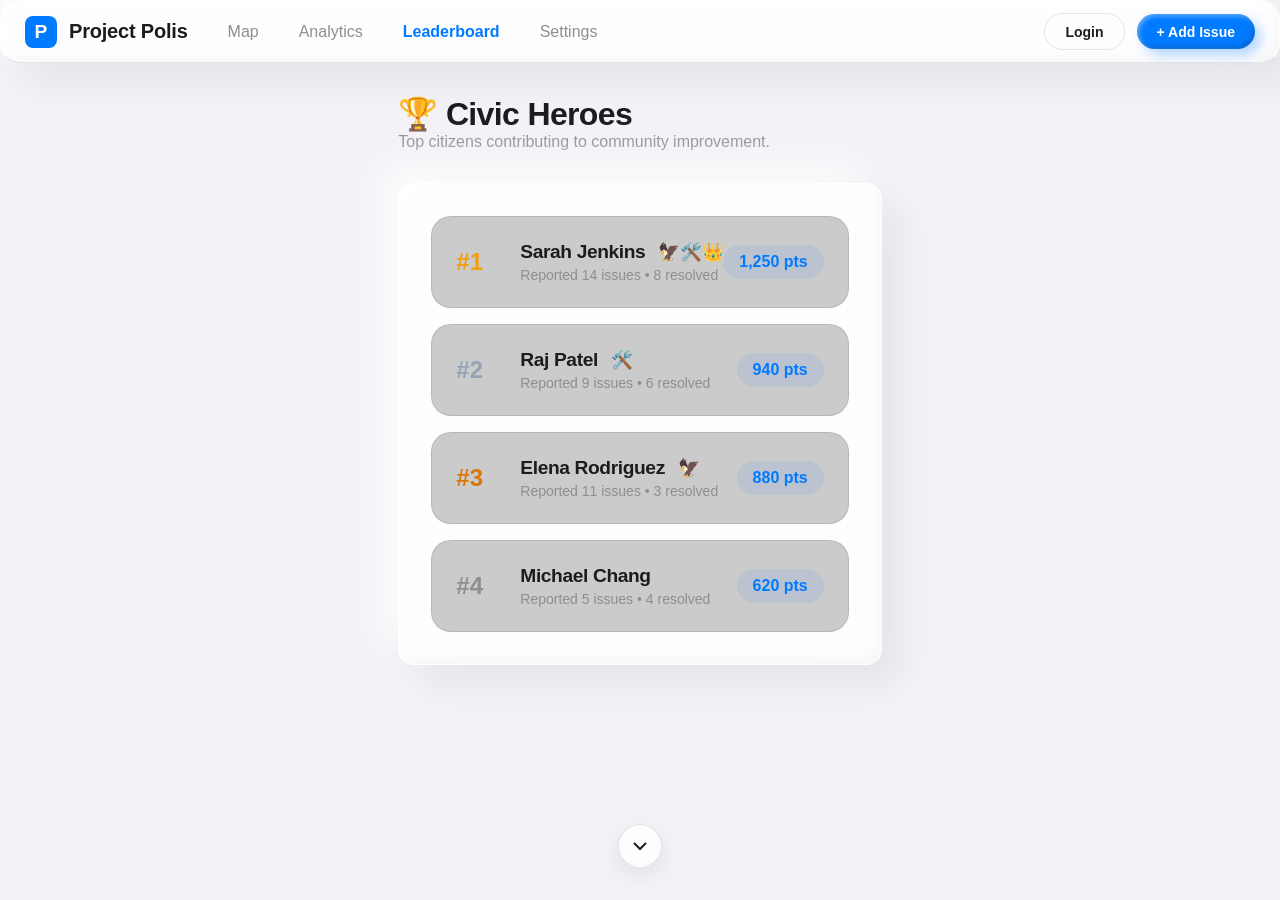
==== leaderboard.html @ 4d08ba4e "Add files via upload" ====
<!DOCTYPE html>
<html lang="en">
<head>
  <meta charset="UTF-8">
  <title>Leaderboard - Project Polis</title>
  <link href="https://fonts.googleapis.com/css2?family=Inter:wght@400;500;600;700&display=swap" rel="stylesheet">
  <link rel="stylesheet" href="style.css">
  <script src="auth.js"></script>
  <style>
    .page-container { max-width: 800px; margin: 2rem auto; padding: 0 1.5rem; }
    .leaderboard-list { display: flex; flex-direction: column; gap: 1rem; margin-top: 2rem; }
    .hero-card {
      display: flex; align-items: center; justify-content: space-between;
      background: rgba(0,0,0,0.2); border: 1px solid var(--border-light);
      padding: 1.5rem; border-radius: var(--radius-lg); transition: transform 0.3s;
    }
    .hero-card:hover { transform: translateY(-3px); border-color: var(--primary); }
    .rank { font-size: 1.5rem; font-weight: 700; width: 40px; color: var(--text-muted); }
    .rank-1 { color: #f59e0b; }
    .rank-2 { color: #94a3b8; }
    .rank-3 { color: #d97706; }
    .hero-info h3 { color: var(--text-main); font-size: 1.2rem; }
    .hero-info p { color: var(--text-muted); font-size: 0.875rem; margin-top: 0.25rem; }
    .points { background: rgba(59, 130, 246, 0.1); color: var(--primary); padding: 0.5rem 1rem; border-radius: 99px; font-weight: 600; }
  </style>
</head>
<body style="background-image: none; background-color: var(--bg-body);">
  <nav class="navbar glass-effect" id="navbar">
    <div class="navbar-container">
      <div class="brand">
        <div class="brand-logo">P</div>
        <span class="brand-title">Project Polis</span>
      </div>
      <div class="nav-links" style="display: flex; gap: 1.5rem; align-items: center; margin-left: 2rem; margin-right: auto;">
        <a href="index.html" class="nav-link">Map</a>
        <a href="dashboard.html" class="nav-link">Analytics</a>
        <a href="leaderboard.html" class="nav-link active">Leaderboard</a>
        <a href="settings.html" class="nav-link">Settings</a>
      </div>
      <div class="auth-wrapper" id="auth-wrapper" style="display: flex; gap: 0.75rem; align-items: center; margin-left: 1rem;"></div>
    </div>
  </nav>

  <main class="page-container">
    <h1 style="color: var(--text-main); font-size: 2rem;">🏆 Civic Heroes</h1>
    <p style="color: var(--text-muted); margin-bottom: 2rem;">Top citizens contributing to community improvement.</p>
    
    <div class="leaderboard-list glass-effect" id="leaderboard-list" style="padding: 2rem; border-radius: 16px;">
      <!-- Injected via JS -->
    </div>
  </main>
  
  <script>
    if (localStorage.getItem('polis_theme') === 'light') document.body.classList.add('light-theme');
    
    // Dynamic Leaderboard Logic
    const savedState = localStorage.getItem('polis_state');
    const state = savedState ? JSON.parse(savedState) : { issues: [] };
    
    const scores = {};
    
    // Default heroes to ensure the board is never empty
    scores['Sarah Jenkins'] = { reports: 14, resolved: 8, pts: 1250 };
    scores['Raj Patel'] = { reports: 9, resolved: 6, pts: 940 };
    scores['Elena Rodriguez'] = { reports: 11, resolved: 3, pts: 880 };
    scores['Michael Chang'] = { reports: 5, resolved: 4, pts: 620 };
    
    // Aggregate real user reports
    state.issues.forEach(i => {
      const author = i.author || 'Anonymous Citizen';
      if (author === 'Anonymous Citizen') return;
      
      if (!scores[author]) {
        scores[author] = { reports: 0, resolved: 0, pts: 0 };
      }
      
      scores[author].reports++;
      scores[author].pts += 10; // 10 pts for reporting
      
      if(i.status === 'resolved') {
        scores[author].resolved++;
        scores[author].pts += 40; // 40 pts if it gets resolved
      }
    });
    
    // Sort
    const sortedHeroes = Object.keys(scores).map(name => ({
      name,
      ...scores[name]
    })).sort((a,b) => b.pts - a.pts);
    
    const container = document.getElementById('leaderboard-list');
    let html = '';
    
    sortedHeroes.forEach((hero, index) => {
      let rankClass = index === 0 ? 'rank-1' : index === 1 ? 'rank-2' : index === 2 ? 'rank-3' : '';
      
      let badges = '';
      if(hero.reports >= 10) badges += '<span title="Eagle Eye: Reported 10+ Issues">🦅</span>';
      if(hero.resolved >= 5) badges += '<span title="Problem Solver: 5+ Resolved Issues">🛠️</span>';
      if(index === 0) badges += '<span title="Top Contributor">👑</span>';
      
      html += `
      <div class="hero-card">
        <div style="display: flex; align-items: center; gap: 1.5rem;">
          <div class="rank ${rankClass}">#${index + 1}</div>
          <div class="hero-info">
            <h3>${hero.name} <span style="font-size:1.1rem; margin-left:0.5rem;">${badges}</span></h3>
            <p>Reported ${hero.reports} issues • ${hero.resolved} resolved</p>
          </div>
        </div>
        <div class="points">${hero.pts.toLocaleString()} pts</div>
      </div>
      `;
    });
    
    container.innerHTML = html;
  </script>
  
  <button class="global-scroll-btn" onclick="window.scrollBy({top: 500, behavior: 'smooth'})" title="Scroll Down">
    <svg width="24" height="24" viewBox="0 0 24 24" fill="none" stroke="currentColor" stroke-width="2"><path d="M6 9l6 6 6-6"/></svg>
  </button>
</body>
</html>
---- style.css ----
:root {
  --bg-body: #f2f2f7;
  --bg-panel: rgba(255, 255, 255, 0.85);
  --bg-card: #ffffff;
  --bg-hover: rgba(0, 0, 0, 0.05);
  --text-main: #1c1c1e;
  --text-muted: #8e8e93;
  --border-light: rgba(0, 0, 0, 0.1);
  --primary: #007aff;
  --primary-hover: #0056b3;
  
  --cat-infrastructure: #007aff;
  --cat-sanitation: #ff9500;
  --cat-safety: #ff3b30;
  --cat-greenery: #34c759;
  --cat-potholes: #af52de;

  --shadow-sm: 0 2px 8px rgba(0,0,0,0.04);
  --shadow-md: 0 8px 24px rgba(0,0,0,0.08);
  --radius-lg: 20px;
  --radius-md: 14px;
  --transition: 0.3s cubic-bezier(0.25, 0.8, 0.25, 1);
}

* { box-sizing: border-box; margin: 0; padding: 0; font-family: -apple-system, BlinkMacSystemFont, "SF Pro Text", "Segoe UI", Roboto, Helvetica, Arial, sans-serif; -webkit-font-smoothing: antialiased; }

body {
  background-color: var(--bg-body);
  color: var(--text-main);
  overflow-x: hidden;
  overflow-y: auto;
  display: flex;
  flex-direction: column;
  min-height: 100vh;
}

.glass-effect {
  background: var(--bg-panel);
  backdrop-filter: blur(25px) saturate(200%);
  -webkit-backdrop-filter: blur(25px) saturate(200%);
  border: 1px solid rgba(255,255,255,0.6);
  box-shadow: 
    20px 20px 40px rgba(0,0,0,0.06), 
    -20px -20px 40px rgba(255,255,255,0.8),
    inset 4px 4px 10px rgba(255,255,255,0.9), 
    inset -4px -4px 10px rgba(0,0,0,0.03);
  border-radius: var(--radius-lg);
}

.hidden { display: none !important; }
h1, h2, h3 { font-weight: 600; letter-spacing: -0.02em; }
.text-muted { color: var(--text-muted); }
.w-full { width: 100%; }

/* Buttons */
.btn-primary {
  background: var(--primary); color: white; border: none;
  padding: 0.6rem 1.25rem; border-radius: 99px;
  font-size: 0.875rem; font-weight: 600; cursor: pointer;
  transition: all var(--transition); 
  box-shadow: 
    6px 6px 12px rgba(0, 122, 255, 0.3), 
    inset 2px 2px 5px rgba(255,255,255,0.4),
    inset -2px -2px 5px rgba(0,0,0,0.2);
}
.btn-primary:hover {
  background: var(--primary-hover); transform: translateY(-2px);
  box-shadow: 
    8px 8px 16px rgba(0, 122, 255, 0.4), 
    inset 2px 2px 5px rgba(255,255,255,0.5),
    inset -2px -2px 5px rgba(0,0,0,0.2);
}
.btn-primary:active {
  transform: translateY(2px);
  box-shadow: 
    inset 4px 4px 10px rgba(0,0,0,0.3),
    inset -4px -4px 10px rgba(255,255,255,0.1);
}
.btn-secondary {
  background: transparent; color: var(--text-main); border: 1px solid var(--border-light);
  padding: 0.6rem 1.25rem; border-radius: 99px;
  font-size: 0.875rem; font-weight: 600; cursor: pointer;
  transition: all var(--transition);
}
.btn-secondary:hover {
  background: rgba(255, 255, 255, 0.05); border-color: rgba(255, 255, 255, 0.2);
  transform: translateY(-2px);
}
.icon-btn {
  background: rgba(255,255,255,0.05); border: 1px solid var(--border-light);
  color: var(--text-main); width: 36px; height: 36px; border-radius: 50%;
  display: flex; align-items: center; justify-content: center;
  cursor: pointer; transition: all 0.2s;
}
.icon-btn:hover { background: rgba(255,255,255,0.1); transform: translateY(-1px); }

/* Navbar */
.navbar { z-index: 100; padding: 0.75rem 0; flex-shrink: 0; border-bottom: 1px solid var(--border-light); }
.navbar-container {
  max-width: 1400px; margin: 0 auto; padding: 0 1.5rem;
  display: flex; justify-content: space-between; align-items: center;
}
.brand { display: flex; align-items: center; gap: 0.75rem; }
.brand-logo {
  width: 32px; height: 32px; background: var(--primary);
  border-radius: 8px; display: flex; align-items: center; justify-content: center;
  font-weight: bold; font-size: 1.2rem; color: white;
}
.brand-title { font-size: 1.25rem; font-weight: 600; letter-spacing: -0.01em; }

/* View Toggle */
.view-toggle {
  display: flex; background: rgba(0,0,0,0.2); border: 1px solid var(--border-light);
  padding: 0.25rem; border-radius: 99px; position: relative;
}
.view-toggle-bg {
  position: absolute; top: 0.25rem; left: 0.25rem; bottom: 0.25rem;
  width: calc(50% - 0.25rem); background: rgba(255,255,255,0.1);
  border-radius: 99px; box-shadow: var(--shadow-sm);
  transition: transform 0.4s cubic-bezier(0.25, 1, 0.5, 1); z-index: 1;
}
.view-toggle[data-active="kanban"] .view-toggle-bg { transform: translateX(100%); }
.toggle-btn {
  flex: 1; display: flex; align-items: center; justify-content: center; gap: 0.5rem;
  padding: 0.5rem 1.25rem; background: transparent; border: none;
  color: var(--text-muted); font-size: 0.875rem; font-weight: 600;
  cursor: pointer; position: relative; z-index: 2; transition: color 0.3s;
}
.toggle-btn.active { color: var(--text-main); }

/* Metrics Strip */
.metrics-strip {
  display: flex; justify-content: space-around;
  padding: 0.75rem 2rem; margin: 1rem 1.5rem 0;
  border-radius: var(--radius-lg); flex-shrink: 0; z-index: 10;
}
.metric { display: flex; flex-direction: column; align-items: center; }
.metric-label { font-size: 0.7rem; text-transform: uppercase; letter-spacing: 0.05em; color: var(--text-muted); font-weight: 600; margin-bottom: 0.25rem; }
.metric-value { font-size: 1.1rem; font-weight: 700; }

.app-container {
  display: flex; flex-direction: column; gap: 2rem;
  margin: 1rem 1.5rem 1.5rem; overflow: visible;
}

/* Views */
.view-section {
  position: relative; width: 100%; display: block;
}

/* Map View */
#map-view { height: 65vh; min-height: 500px; border-radius: var(--radius-lg); border: 1px solid var(--border-light); overflow: hidden; box-shadow: var(--shadow-sm); }
#map-container { width: 100%; height: 100%; background: #f2eed9; position: relative; cursor: grab; }
#map-container:active { cursor: grabbing; }
.map-bg { cursor: crosshair; }

.map-pin { cursor: pointer; transition: transform 0.2s cubic-bezier(0.34, 1.56, 0.64, 1); filter: url(#pin-shadow); }
.map-pin:hover { transform: scale(1.3); z-index: 10; }
.map-pin-badge { font-size: 10px; font-weight: bold; font-family: 'Inter', sans-serif; pointer-events: none;}
.pulse-anim { animation: pulse 2s infinite; }
@keyframes pulse {
  0% { transform: scale(0.95); box-shadow: 0 0 0 0 rgba(255, 255, 255, 0.7); opacity: 0.8;}
  70% { transform: scale(1); box-shadow: 0 0 0 15px rgba(255, 255, 255, 0); opacity: 0;}
  100% { transform: scale(0.95); box-shadow: 0 0 0 0 rgba(255, 255, 255, 0); opacity: 0;}
}
.map-controls {
  position: absolute; bottom: 1.5rem; right: 1.5rem;
  display: flex; flex-direction: column; gap: 0.5rem; padding: 0.5rem; border-radius: 99px;
}

/* Kanban View */
.kanban-board {
  display: flex; height: 600px; min-height: 500px; gap: 1.5rem; padding: 1.5rem;
  background: var(--bg-body); overflow-x: auto;
  border-radius: var(--radius-lg); border: 1px solid var(--border-light);
}
.kanban-column {
  flex: 1; min-width: 300px; display: flex; flex-direction: column;
  background: rgba(242, 242, 247, 0.6);
  border-radius: var(--radius-lg);
  box-shadow: 
    inset 6px 6px 12px rgba(0,0,0,0.04),
    inset -6px -6px 12px rgba(255,255,255,0.8);
  border: none; transition: background 0.2s;
}
.kanban-column.drag-over { background: rgba(255,255,255,0.05); border-style: dashed; }
.kanban-header {
  padding: 1rem; display: flex; justify-content: space-between; align-items: center;
  border-bottom: 1px solid var(--border-light);
}
.kanban-header h3 { font-size: 1rem; display: flex; align-items: center; gap: 0.5rem; }
.glass-badge {
  background: rgba(255,255,255,0.1); padding: 0.1rem 0.5rem; border-radius: 99px;
  font-size: 0.75rem; font-weight: 600;
}
.verified-badge { color: #10b981; font-size: 1.1rem; }
.kanban-cards {
  flex: 1; padding: 1rem; overflow-y: auto;
  display: flex; flex-direction: column; gap: 1rem;
}

.k-card {
  background: var(--bg-card);
  padding: 1.25rem; border-radius: var(--radius-md);
  box-shadow: 
    8px 8px 16px rgba(0,0,0,0.06), 
    -8px -8px 16px rgba(255,255,255,0.9),
    inset 2px 2px 4px rgba(255,255,255,1),
    inset -2px -2px 4px rgba(0,0,0,0.02);
  border: 1px solid rgba(255,255,255,0.6);
  display: flex; flex-direction: column; gap: 0.75rem;
  cursor: grab; transition: all 0.2s;
}
.k-card:active { cursor: grabbing; transform: scale(0.98); 
  box-shadow: 
    inset 4px 4px 8px rgba(0,0,0,0.1),
    inset -4px -4px 8px rgba(255,255,255,0.5);
}
.k-card:hover { transform: translateY(-2px); box-shadow: 12px 12px 24px rgba(0,0,0,0.1), -12px -12px 24px rgba(255,255,255,1); border-color: rgba(255,255,255,0.8); }
.k-card.dragging { opacity: 0.5; transform: scale(0.95); border: 1px dashed var(--primary); }

.k-card-header { display: flex; justify-content: space-between; align-items: flex-start; }
.k-card-title { font-weight: 600; font-size: 0.95rem; margin-bottom: 0.25rem; line-height: 1.3;}
.k-card-cat { font-size: 0.75rem; font-weight: 500; display: inline-flex; align-items: center; gap: 0.25rem; padding: 0.2rem 0.5rem; border-radius: 4px;}
.k-card-footer { display: flex; justify-content: space-between; align-items: center; border-top: 1px solid rgba(255,255,255,0.05); padding-top: 0.75rem; }

.upvote-btn {
  background: transparent; border: 1px solid var(--border-light); color: var(--text-muted);
  border-radius: 99px; padding: 0.2rem 0.6rem; font-size: 0.8rem; font-weight: 600;
  cursor: pointer; display: flex; align-items: center; gap: 0.25rem; transition: all 0.2s;
}
.upvote-btn:hover { background: rgba(59, 130, 246, 0.1); color: var(--primary); border-color: var(--primary); }
.upvote-btn.voted { background: var(--primary); color: white; border-color: var(--primary); }
.card-zone { font-size: 0.75rem; color: var(--text-muted); }

/* Submission Panel */
.overlay {
  position: fixed; top: 0; left: 0; width: 100%; height: 100%;
  background: rgba(0,0,0,0.5); backdrop-filter: blur(4px);
  opacity: 0; pointer-events: none; transition: opacity 0.3s; z-index: 1000;
}
.overlay.active { opacity: 1; pointer-events: auto; }

.slide-panel {
  position: fixed; top: 0; right: -400px; width: 100%; max-width: 400px; height: 100%;
  border-left: 1px solid var(--border-light); box-shadow: -10px 0 30px rgba(0,0,0,0.5);
  transition: right 0.4s cubic-bezier(0.25, 1, 0.5, 1); z-index: 1001;
  display: flex; flex-direction: column;
}
.slide-panel.active { right: 0; }

.panel-header {
  padding: 1.5rem; border-bottom: 1px solid var(--border-light);
  display: flex; justify-content: space-between; align-items: center;
}
.panel-body { padding: 1.5rem; flex: 1; overflow-y: auto; display: flex; flex-direction: column; gap: 1.5rem; }

/* Feedback Modal */
.feedback-modal {
  position: fixed; bottom: 5.5rem; left: 2rem; z-index: 1000;
  width: 350px; padding: 1.5rem;
  transform: translateY(20px) scale(0.95); opacity: 0; transition: all 0.3s cubic-bezier(0.25, 0.8, 0.25, 1);
  pointer-events: none;
}
.feedback-modal.active {
  transform: translateY(0) scale(1); opacity: 1; pointer-events: auto;
}
.star {
  font-size: 2.5rem; color: #cbd5e1; cursor: pointer; transition: color 0.2s, transform 0.2s;
  text-shadow: 2px 2px 4px rgba(0,0,0,0.1); user-select: none;
}
.star:hover { transform: scale(1.1); }
.star.selected {
  color: #fbbf24;
  text-shadow: 0 0 15px rgba(251, 191, 36, 0.6);
}
body.dark-theme .star { color: #4b5563; }
body.dark-theme .star.selected { color: #fbbf24; }

.coord-display {
  background: rgba(0,0,0,0.2); border: 1px dashed var(--border-light);
  padding: 0.75rem; border-radius: var(--radius-md); font-size: 0.8rem;
  color: var(--text-muted); margin-bottom: 1.5rem; font-family: monospace;
}

.form-group { margin-bottom: 1.5rem; }
.form-group label { display: block; margin-bottom: 0.5rem; font-size: 0.85rem; font-weight: 500; color: var(--text-muted); }
.form-group input, .form-group textarea {
  width: 100%; background: rgba(0,0,0,0.2); border: 1px solid var(--border-light);
  color: var(--text-main); padding: 0.75rem; border-radius: var(--radius-md);
  font-family: inherit; transition: border-color 0.2s;
}
.form-group input:focus, .form-group textarea:focus { outline: none; border-color: var(--primary); }
.category-grid { display: grid; grid-template-columns: 1fr 1fr; gap: 0.5rem; }
.category-option[data-cat="potholes"] { grid-column: 1 / -1; }
.category-desc {
  background: rgba(59, 130, 246, 0.1); border-left: 3px solid var(--cat-infrastructure);
  padding: 0.75rem; margin-top: 0.75rem; border-radius: 4px; font-size: 0.8rem;
  color: var(--text-muted); line-height: 1.4; transition: all 0.3s ease;
}
.category-option {
  background: rgba(0,0,0,0.2); border: 1px solid var(--border-light);
  padding: 0.75rem 0.5rem; border-radius: var(--radius-md); text-align: center;
  font-size: 0.8rem; font-weight: 500; cursor: pointer; transition: all 0.2s;
  display: flex; flex-direction: column; align-items: center; gap: 0.25rem;
}
.category-option:hover { background: rgba(255,255,255,0.05); }
.category-option.active { background: rgba(59, 130, 246, 0.15); border-color: var(--primary); color: var(--primary); }
.cat-icon { font-size: 1.25rem; }

::-webkit-scrollbar { width: 12px; height: 12px; }
::-webkit-scrollbar-track { background: transparent; }
::-webkit-scrollbar-thumb { 
  background: rgba(0,0,0,0.15); border-radius: 12px; border: 3px solid var(--bg-body); 
  box-shadow: inset 1px 1px 3px rgba(0,0,0,0.1);
}
::-webkit-scrollbar-thumb:hover { background: rgba(0,0,0,0.25); }
body.dark-theme ::-webkit-scrollbar-thumb { background: rgba(255,255,255,0.2); border-color: var(--bg-body); box-shadow: inset 1px 1px 3px rgba(255,255,255,0.2); }
body.dark-theme ::-webkit-scrollbar-thumb:hover { background: rgba(255,255,255,0.4); }

/* Auth Modal */
.auth-modal {
  position: absolute; top: 50%; left: 50%; transform: translate(-50%, -50%);
  width: 90%; max-width: 420px; padding: 2rem; border-radius: var(--radius-lg);
  display: flex; flex-direction: column; gap: 1.5rem;
  box-shadow: 0 20px 40px rgba(0,0,0,0.5); transition: all 0.3s ease;
}
.close-auth { position: absolute; top: 1rem; right: 1rem; }
.auth-tabs { display: flex; gap: 1.5rem; border-bottom: 1px solid var(--border-light); margin-bottom: 0.5rem; }
.auth-tab {
  background: none; border: none; color: var(--text-muted);
  font-size: 1.1rem; font-weight: 600; cursor: pointer; padding: 0.5rem 0;
  position: relative; transition: color 0.3s;
}
.auth-tab.active { color: var(--text-main); }
.auth-tab.active::after {
  content: ''; position: absolute; bottom: -1px; left: 0; width: 100%;
  height: 2px; background: var(--primary); border-radius: 2px;
}
.auth-form { display: none; flex-direction: column; }
.auth-form.active { display: flex; animation: fadeIn 0.3s ease; }
.form-row { display: grid; grid-template-columns: 1fr 1fr; gap: 1rem; }
.otp-group { display: flex; gap: 0.5rem; }
.otp-group input { flex: 1; }
.btn-sm { padding: 0.5rem 0.75rem; font-size: 0.75rem; white-space: nowrap; }

@keyframes fadeIn { from { opacity: 0; transform: translateY(10px); } to { opacity: 1; transform: translateY(0); } }

/* Dark Theme overrides */
body.dark-theme {
  --bg-body: #1c1c1e;
  --bg-panel: rgba(30, 30, 34, 0.85);
  --bg-card: #2c2c2e;
  --text-main: #ffffff;
  --text-muted: #ebebf599;
  --border-light: rgba(255,255,255,0.1);
}
body.dark-theme .glass-effect {
  box-shadow: 
    15px 15px 30px rgba(0,0,0,0.5), 
    -15px -15px 30px rgba(50,50,50,0.3),
    inset 2px 2px 6px rgba(80,80,80,0.5), 
    inset -2px -2px 6px rgba(0,0,0,0.4);
  border: 1px solid rgba(80,80,80,0.3);
}
body.dark-theme .kanban-column {
  background: rgba(20, 20, 22, 0.6);
  box-shadow: 
    inset 6px 6px 12px rgba(0,0,0,0.6),
    inset -6px -6px 12px rgba(45,45,45,0.2);
}
body.dark-theme .k-card {
  box-shadow: 
    6px 6px 12px rgba(0,0,0,0.4), 
    -6px -6px 12px rgba(50,50,50,0.3),
    inset 2px 2px 4px rgba(80,80,80,0.5),
    inset -2px -2px 4px rgba(0,0,0,0.3);
  border: 1px solid rgba(80,80,80,0.2);
}
body.dark-theme .map-bg { fill: #2c2c2e; }

/* Navigation Links */
.nav-links a { color: var(--text-muted); text-decoration: none; font-weight: 500; transition: color 0.3s; padding: 0.5rem; }
.nav-links a:hover { color: var(--text-main); }
.nav-links a.active { color: var(--primary); font-weight: 700; }

/* Location Selector */
.location-selector {
  position: absolute; top: 1.5rem; left: 1.5rem; z-index: 10;
  display: flex; gap: 0.5rem; padding: 0.5rem; border-radius: var(--radius-lg);
  box-shadow: var(--shadow-sm);
}

.loc-select {
  background: rgba(255, 255, 255, 0.4); border: 1px solid var(--border-light);
  padding: 0.6rem 1rem; border-radius: 99px; font-family: inherit;
  font-size: 0.85rem; font-weight: 600; color: var(--text-main);
  outline: none; cursor: pointer; transition: all 0.2s;
  -webkit-appearance: none; appearance: none;
}
.loc-select:hover:not(:disabled) { background: rgba(255, 255, 255, 0.9); box-shadow: 0 2px 8px rgba(0,0,0,0.05); }
.loc-select:disabled { opacity: 0.5; cursor: not-allowed; }

/* Global Scroll Down Button */
.global-scroll-btn {
  position: fixed;
  bottom: 2rem;
  left: 50%;
  transform: translateX(-50%);
  width: 44px;
  height: 44px;
  border-radius: 50%;
  background: var(--bg-panel);
  backdrop-filter: blur(25px) saturate(200%);
  -webkit-backdrop-filter: blur(25px) saturate(200%);
  border: 1px solid var(--border-light);
  color: var(--text-main);
  display: flex;
  align-items: center;
  justify-content: center;
  cursor: pointer;
  z-index: 9999;
  box-shadow: var(--shadow-md);
  transition: all 0.3s cubic-bezier(0.25, 0.8, 0.25, 1);
  animation: bounce 2s infinite;
}
.global-scroll-btn:hover {
  background: var(--primary);
  color: white;
  animation: none;
  transform: translateX(-50%) translateY(-2px);
  box-shadow: 0 6px 20px rgba(0, 122, 255, 0.4);
}
@keyframes bounce {
  0%, 20%, 50%, 80%, 100% { transform: translateY(0) translateX(-50%); }
  40% { transform: translateY(-10px) translateX(-50%); }
  60% { transform: translateY(-5px) translateX(-50%); }
}
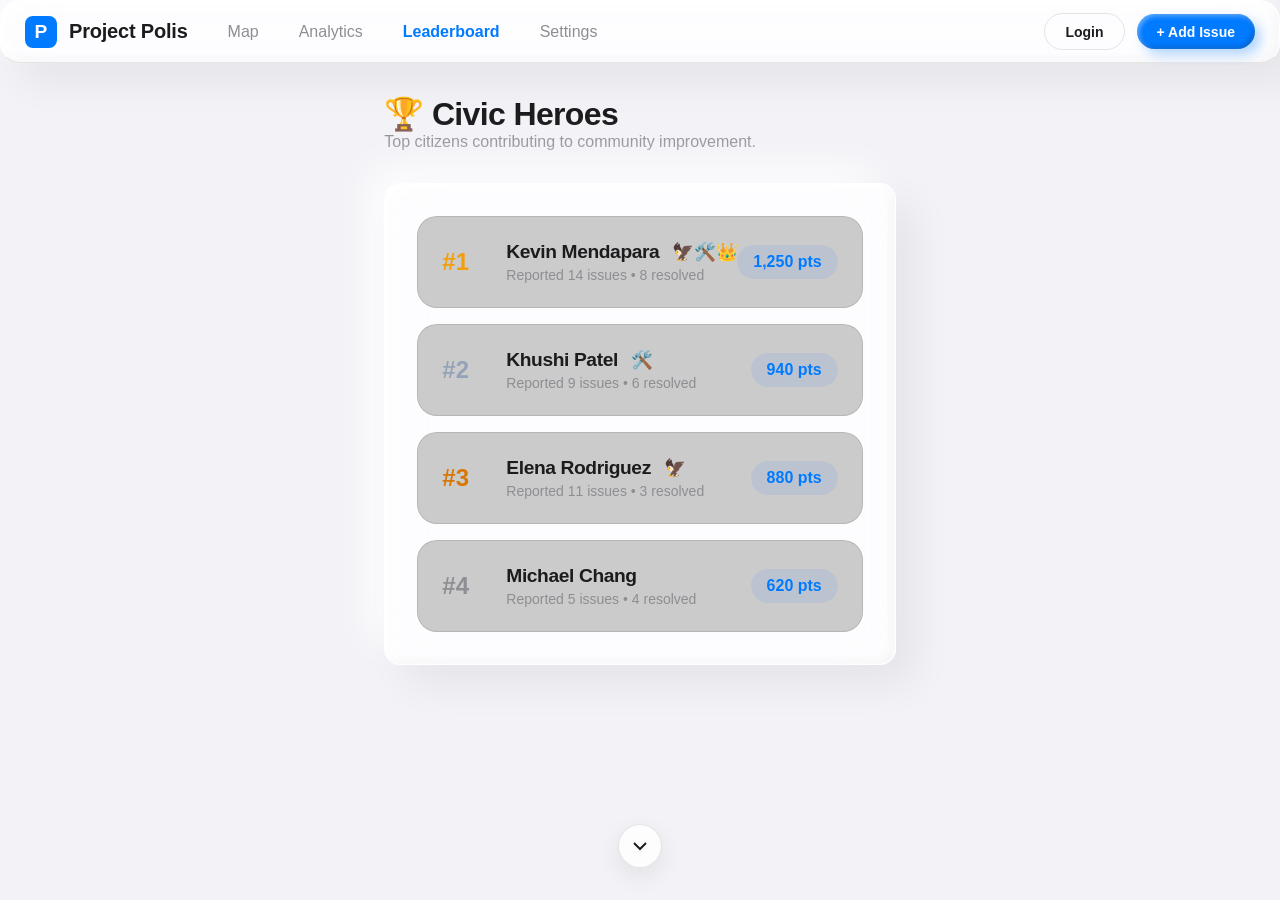
==== commit 330c6939: "Add files via upload" ====
--- a/leaderboard.html
+++ b/leaderboard.html
@@ -1,5 +1,6 @@
 <!DOCTYPE html>
 <html lang="en">
+
 <head>
   <meta charset="UTF-8">
   <title>Leaderboard - Project Polis</title>
@@ -7,23 +8,75 @@
   <link rel="stylesheet" href="style.css">
   <script src="auth.js"></script>
   <style>
-    .page-container { max-width: 800px; margin: 2rem auto; padding: 0 1.5rem; }
-    .leaderboard-list { display: flex; flex-direction: column; gap: 1rem; margin-top: 2rem; }
+    .page-container {
+      max-width: 800px;
+      margin: 2rem auto;
+      padding: 0 1.5rem;
+    }
+
+    .leaderboard-list {
+      display: flex;
+      flex-direction: column;
+      gap: 1rem;
+      margin-top: 2rem;
+    }
+
     .hero-card {
-      display: flex; align-items: center; justify-content: space-between;
-      background: rgba(0,0,0,0.2); border: 1px solid var(--border-light);
-      padding: 1.5rem; border-radius: var(--radius-lg); transition: transform 0.3s;
+      display: flex;
+      align-items: center;
+      justify-content: space-between;
+      background: rgba(0, 0, 0, 0.2);
+      border: 1px solid var(--border-light);
+      padding: 1.5rem;
+      border-radius: var(--radius-lg);
+      transition: transform 0.3s;
     }
-    .hero-card:hover { transform: translateY(-3px); border-color: var(--primary); }
-    .rank { font-size: 1.5rem; font-weight: 700; width: 40px; color: var(--text-muted); }
-    .rank-1 { color: #f59e0b; }
-    .rank-2 { color: #94a3b8; }
-    .rank-3 { color: #d97706; }
-    .hero-info h3 { color: var(--text-main); font-size: 1.2rem; }
-    .hero-info p { color: var(--text-muted); font-size: 0.875rem; margin-top: 0.25rem; }
-    .points { background: rgba(59, 130, 246, 0.1); color: var(--primary); padding: 0.5rem 1rem; border-radius: 99px; font-weight: 600; }
+
+    .hero-card:hover {
+      transform: translateY(-3px);
+      border-color: var(--primary);
+    }
+
+    .rank {
+      font-size: 1.5rem;
+      font-weight: 700;
+      width: 40px;
+      color: var(--text-muted);
+    }
+
+    .rank-1 {
+      color: #f59e0b;
+    }
+
+    .rank-2 {
+      color: #94a3b8;
+    }
+
+    .rank-3 {
+      color: #d97706;
+    }
+
+    .hero-info h3 {
+      color: var(--text-main);
+      font-size: 1.2rem;
+    }
+
+    .hero-info p {
+      color: var(--text-muted);
+      font-size: 0.875rem;
+      margin-top: 0.25rem;
+    }
+
+    .points {
+      background: rgba(59, 130, 246, 0.1);
+      color: var(--primary);
+      padding: 0.5rem 1rem;
+      border-radius: 99px;
+      font-weight: 600;
+    }
   </style>
 </head>
+
 <body style="background-image: none; background-color: var(--bg-body);">
   <nav class="navbar glass-effect" id="navbar">
     <div class="navbar-container">
@@ -31,75 +84,77 @@
         <div class="brand-logo">P</div>
         <span class="brand-title">Project Polis</span>
       </div>
-      <div class="nav-links" style="display: flex; gap: 1.5rem; align-items: center; margin-left: 2rem; margin-right: auto;">
+      <div class="nav-links"
+        style="display: flex; gap: 1.5rem; align-items: center; margin-left: 2rem; margin-right: auto;">
         <a href="index.html" class="nav-link">Map</a>
         <a href="dashboard.html" class="nav-link">Analytics</a>
         <a href="leaderboard.html" class="nav-link active">Leaderboard</a>
         <a href="settings.html" class="nav-link">Settings</a>
       </div>
-      <div class="auth-wrapper" id="auth-wrapper" style="display: flex; gap: 0.75rem; align-items: center; margin-left: 1rem;"></div>
+      <div class="auth-wrapper" id="auth-wrapper"
+        style="display: flex; gap: 0.75rem; align-items: center; margin-left: 1rem;"></div>
     </div>
   </nav>
 
   <main class="page-container">
     <h1 style="color: var(--text-main); font-size: 2rem;">🏆 Civic Heroes</h1>
     <p style="color: var(--text-muted); margin-bottom: 2rem;">Top citizens contributing to community improvement.</p>
-    
+
     <div class="leaderboard-list glass-effect" id="leaderboard-list" style="padding: 2rem; border-radius: 16px;">
       <!-- Injected via JS -->
     </div>
   </main>
-  
+
   <script>
     if (localStorage.getItem('polis_theme') === 'light') document.body.classList.add('light-theme');
-    
+
     // Dynamic Leaderboard Logic
     const savedState = localStorage.getItem('polis_state');
     const state = savedState ? JSON.parse(savedState) : { issues: [] };
-    
+
     const scores = {};
-    
+
     // Default heroes to ensure the board is never empty
-    scores['Sarah Jenkins'] = { reports: 14, resolved: 8, pts: 1250 };
-    scores['Raj Patel'] = { reports: 9, resolved: 6, pts: 940 };
+    scores['Kevin Mendapara'] = { reports: 14, resolved: 8, pts: 1250 };
+    scores['Khushi Patel'] = { reports: 9, resolved: 6, pts: 940 };
     scores['Elena Rodriguez'] = { reports: 11, resolved: 3, pts: 880 };
     scores['Michael Chang'] = { reports: 5, resolved: 4, pts: 620 };
-    
+
     // Aggregate real user reports
     state.issues.forEach(i => {
       const author = i.author || 'Anonymous Citizen';
       if (author === 'Anonymous Citizen') return;
-      
+
       if (!scores[author]) {
         scores[author] = { reports: 0, resolved: 0, pts: 0 };
       }
-      
+
       scores[author].reports++;
       scores[author].pts += 10; // 10 pts for reporting
-      
-      if(i.status === 'resolved') {
+
+      if (i.status === 'resolved') {
         scores[author].resolved++;
         scores[author].pts += 40; // 40 pts if it gets resolved
       }
     });
-    
+
     // Sort
     const sortedHeroes = Object.keys(scores).map(name => ({
       name,
       ...scores[name]
-    })).sort((a,b) => b.pts - a.pts);
-    
+    })).sort((a, b) => b.pts - a.pts);
+
     const container = document.getElementById('leaderboard-list');
     let html = '';
-    
+
     sortedHeroes.forEach((hero, index) => {
       let rankClass = index === 0 ? 'rank-1' : index === 1 ? 'rank-2' : index === 2 ? 'rank-3' : '';
-      
+
       let badges = '';
-      if(hero.reports >= 10) badges += '<span title="Eagle Eye: Reported 10+ Issues">🦅</span>';
-      if(hero.resolved >= 5) badges += '<span title="Problem Solver: 5+ Resolved Issues">🛠️</span>';
-      if(index === 0) badges += '<span title="Top Contributor">👑</span>';
-      
+      if (hero.reports >= 10) badges += '<span title="Eagle Eye: Reported 10+ Issues">🦅</span>';
+      if (hero.resolved >= 5) badges += '<span title="Problem Solver: 5+ Resolved Issues">🛠️</span>';
+      if (index === 0) badges += '<span title="Top Contributor">👑</span>';
+
       html += `
       <div class="hero-card">
         <div style="display: flex; align-items: center; gap: 1.5rem;">
@@ -113,12 +168,15 @@
       </div>
       `;
     });
-    
+
     container.innerHTML = html;
   </script>
-  
+
   <button class="global-scroll-btn" onclick="window.scrollBy({top: 500, behavior: 'smooth'})" title="Scroll Down">
-    <svg width="24" height="24" viewBox="0 0 24 24" fill="none" stroke="currentColor" stroke-width="2"><path d="M6 9l6 6 6-6"/></svg>
+    <svg width="24" height="24" viewBox="0 0 24 24" fill="none" stroke="currentColor" stroke-width="2">
+      <path d="M6 9l6 6 6-6" />
+    </svg>
   </button>
 </body>
-</html>
+
+</html>
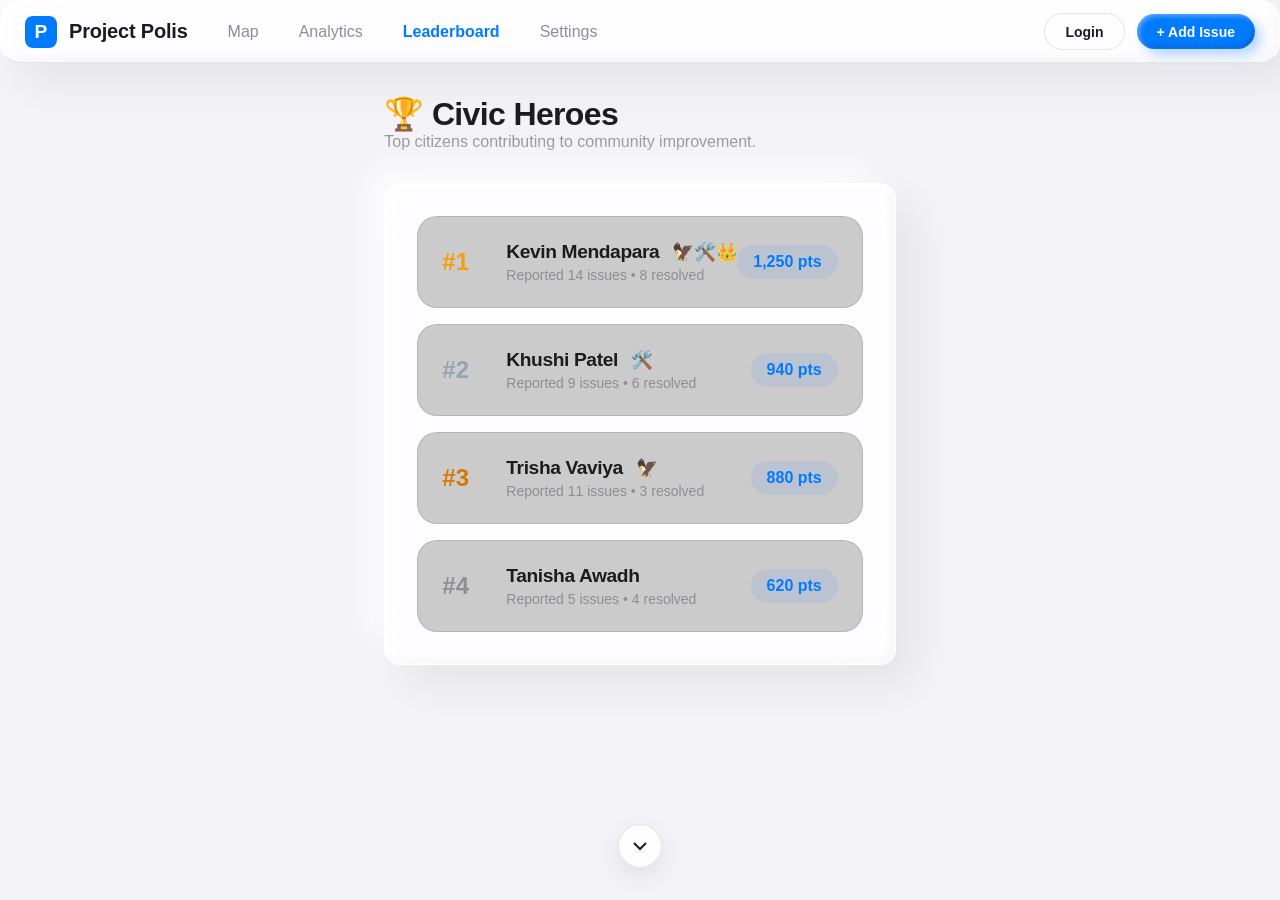
==== commit ab689acc: "Add files via upload" ====
--- a/leaderboard.html
+++ b/leaderboard.html
@@ -117,8 +117,8 @@
     // Default heroes to ensure the board is never empty
     scores['Kevin Mendapara'] = { reports: 14, resolved: 8, pts: 1250 };
     scores['Khushi Patel'] = { reports: 9, resolved: 6, pts: 940 };
-    scores['Elena Rodriguez'] = { reports: 11, resolved: 3, pts: 880 };
-    scores['Michael Chang'] = { reports: 5, resolved: 4, pts: 620 };
+    scores['Trisha Vaviya'] = { reports: 11, resolved: 3, pts: 880 };
+    scores['Tanisha Awadh'] = { reports: 5, resolved: 4, pts: 620 };
 
     // Aggregate real user reports
     state.issues.forEach(i => {
